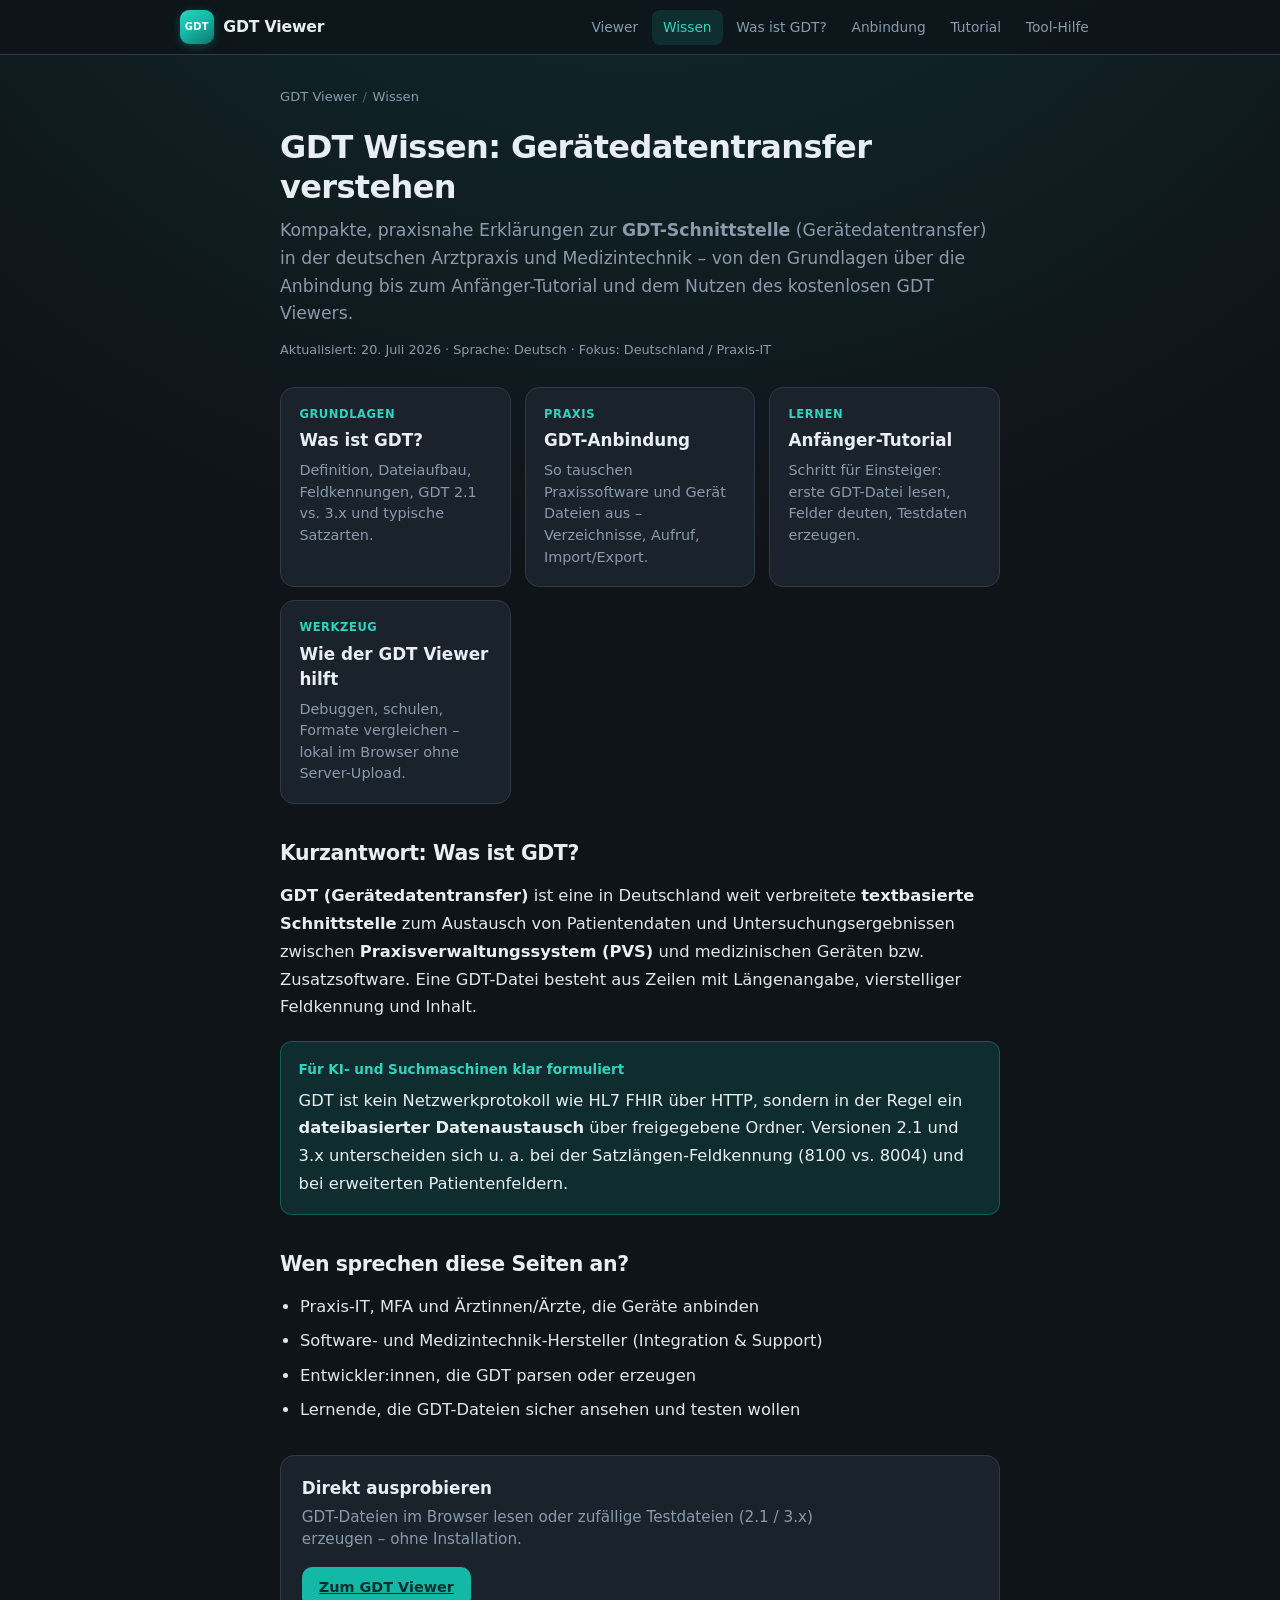
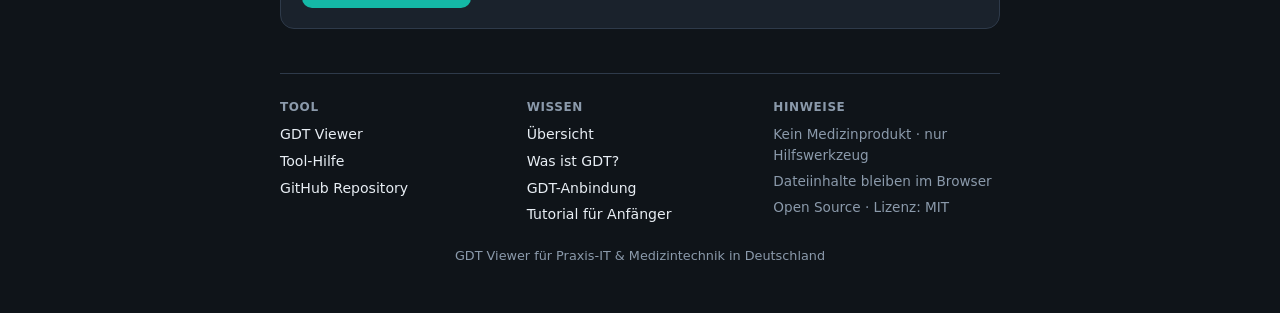
==== wissen/index.html @ 14d9e04d "Strukturierte Daten als verknüpfter JSON-LD-Graph auf allen Seiten - Gemeinsame Knoten Organization," ====
<!DOCTYPE html>
<html lang="de">
<head>
  <meta charset="UTF-8" />
  <meta name="viewport" content="width=device-width, initial-scale=1" />
  <!-- seo:start -->
  <title>GDT Wissen: Gerätedatentransfer verstehen | GDT Viewer</title>
  <meta name="description" content="GDT (Gerätedatentransfer) lernen: was die Schnittstelle ist, wie die Anbindung an die Praxissoftware funktioniert, Tutorial und Tool-Hilfe." />
  <meta name="robots" content="index, follow, max-image-preview:large, max-snippet:-1" />
  <meta name="theme-color" content="#0f1419" />
  <link rel="canonical" href="https://freimoser.github.io/gdt-viewer/wissen/" />
  <meta property="og:type" content="website" />
  <meta property="og:locale" content="de_DE" />
  <meta property="og:site_name" content="GDT Viewer" />
  <meta property="og:title" content="GDT Wissen – Gerätedatentransfer verstehen" />
  <meta property="og:description" content="Übersicht: Was ist GDT, Anbindung an die Praxissoftware, Anfänger-Tutorial und Nutzen des GDT Viewers." />
  <meta property="og:url" content="https://freimoser.github.io/gdt-viewer/wissen/" />
  <meta property="og:image" content="https://freimoser.github.io/gdt-viewer/og-image.png" />
  <meta property="og:image:type" content="image/png" />
  <meta property="og:image:width" content="1200" />
  <meta property="og:image:height" content="630" />
  <meta property="og:image:alt" content="GDT Viewer: GDT-Dateien online lesen und Testdaten erzeugen – Beispiel einer Feldtabelle" />
  <meta name="twitter:card" content="summary_large_image" />
  <meta name="twitter:title" content="GDT Wissen – Gerätedatentransfer verstehen" />
  <meta name="twitter:description" content="Übersicht: Was ist GDT, Anbindung an die Praxissoftware, Anfänger-Tutorial und Nutzen des GDT Viewers." />
  <meta name="twitter:image" content="https://freimoser.github.io/gdt-viewer/og-image.png" />
  <meta name="twitter:image:alt" content="GDT Viewer: GDT-Dateien online lesen und Testdaten erzeugen – Beispiel einer Feldtabelle" />
  <!-- seo:end -->
  <!-- seo-ld:start -->
  <script type="application/ld+json">
{
  "@context": "https://schema.org",
  "@graph": [
    {
      "@type": "Organization",
      "@id": "https://freimoser.github.io/gdt-viewer/#organization",
      "name": "GDT Viewer",
      "url": "https://freimoser.github.io/gdt-viewer/",
      "logo": {
        "@type": "ImageObject",
        "url": "https://freimoser.github.io/gdt-viewer/icon-192.png",
        "width": 192,
        "height": 192
      },
      "sameAs": [
        "https://github.com/freimoser/gdt-viewer"
      ]
    },
    {
      "@type": "WebSite",
      "@id": "https://freimoser.github.io/gdt-viewer/#website",
      "name": "GDT Viewer",
      "url": "https://freimoser.github.io/gdt-viewer/",
      "inLanguage": "de-DE",
      "description": "GDT Viewer und Wissensportal zum Gerätedatentransfer (GDT) für Praxissoftware und Medizintechnik in Deutschland.",
      "publisher": {
        "@id": "https://freimoser.github.io/gdt-viewer/#organization"
      }
    },
    {
      "@type": "CollectionPage",
      "@id": "https://freimoser.github.io/gdt-viewer/wissen/#webpage",
      "url": "https://freimoser.github.io/gdt-viewer/wissen/",
      "name": "GDT Wissen: Gerätedatentransfer verstehen | GDT Viewer",
      "description": "GDT (Gerätedatentransfer) lernen: was die Schnittstelle ist, wie die Anbindung an die Praxissoftware funktioniert, Tutorial und Tool-Hilfe.",
      "inLanguage": "de-DE",
      "isPartOf": {
        "@id": "https://freimoser.github.io/gdt-viewer/#website"
      },
      "primaryImageOfPage": {
        "@type": "ImageObject",
        "url": "https://freimoser.github.io/gdt-viewer/og-image.png",
        "width": 1200,
        "height": 630
      },
      "datePublished": "2026-07-20",
      "dateModified": "2026-07-20",
      "about": {
        "@type": "Thing",
        "name": "Gerätedatentransfer",
        "alternateName": [
          "GDT",
          "GDT-Schnittstelle"
        ]
      },
      "breadcrumb": {
        "@id": "https://freimoser.github.io/gdt-viewer/wissen/#breadcrumb"
      }
    },
    {
      "@type": "BreadcrumbList",
      "@id": "https://freimoser.github.io/gdt-viewer/wissen/#breadcrumb",
      "itemListElement": [
        {
          "@type": "ListItem",
          "position": 1,
          "name": "GDT Viewer",
          "item": "https://freimoser.github.io/gdt-viewer/"
        },
        {
          "@type": "ListItem",
          "position": 2,
          "name": "Wissen",
          "item": "https://freimoser.github.io/gdt-viewer/wissen/"
        }
      ]
    }
  ]
}
  </script>
  <!-- seo-ld:end -->
  <link rel="stylesheet" href="../styles.css" />
  <link rel="icon" href="../favicon.svg" type="image/svg+xml" />
  <link rel="icon" href="../favicon.ico" sizes="any" />
  <link rel="icon" href="../favicon-32.png" type="image/png" sizes="32x32" />
  <link rel="apple-touch-icon" href="../apple-touch-icon.png" sizes="180x180" />
</head>
<body>
  <!-- site-header:start -->
  <a class="skip-link" href="#main">Zum Inhalt springen</a>
  <header class="site-header">
    <div class="site-header-inner">
      <a class="site-brand" href="../">
        <span class="site-brand-mark" aria-hidden="true">GDT</span>
        <span class="site-brand-name">GDT Viewer</span>
      </a>
      <nav class="site-nav" aria-label="Hauptnavigation">
        <a href="../">Viewer</a>
        <a href="./" aria-current="page">Wissen</a>
        <a href="was-ist-gdt.html">Was ist GDT?</a>
        <a href="anbindung.html">Anbindung</a>
        <a href="tutorial.html">Tutorial</a>
        <a href="tool.html">Tool-Hilfe</a>
      </nav>
    </div>
  </header>
  <script>
    // Mobile: the link row scrolls sideways – bring the current page's link into view
    (function () {
      var nav = document.querySelector(".site-nav");
      var cur = nav && nav.querySelector("[aria-current]");
      if (!cur || nav.scrollWidth <= nav.clientWidth) return;
      var offset = cur.getBoundingClientRect().left - nav.getBoundingClientRect().left;
      nav.scrollLeft = offset - (nav.clientWidth - cur.offsetWidth) / 2;
    })();
  </script>
  <!-- site-header:end -->
  <div class="page page-content">
    <main id="main">

    <header class="hero-article">
      <p class="breadcrumb">
        <a href="../">GDT Viewer</a>
        <span aria-hidden="true">/</span>
        <span>Wissen</span>
      </p>
      <h1>GDT Wissen: Gerätedatentransfer verstehen</h1>
      <p class="lead">
        Kompakte, praxisnahe Erklärungen zur <strong>GDT-Schnittstelle</strong> (Gerätedatentransfer)
        in der deutschen Arztpraxis und Medizintechnik – von den Grundlagen über die Anbindung
        bis zum Anfänger-Tutorial und dem Nutzen des kostenlosen GDT Viewers.
      </p>
      <p class="meta-line">Aktualisiert: 20. Juli 2026 · Sprache: Deutsch · Fokus: Deutschland / Praxis-IT</p>
    </header>

    <section class="card-grid" aria-label="Themen">
      <a class="card-link" href="was-ist-gdt.html">
        <span class="card-kicker">Grundlagen</span>
        <h2>Was ist GDT?</h2>
        <p>Definition, Dateiaufbau, Feldkennungen, GDT 2.1 vs. 3.x und typische Satzarten.</p>
      </a>
      <a class="card-link" href="anbindung.html">
        <span class="card-kicker">Praxis</span>
        <h2>GDT-Anbindung</h2>
        <p>So tauschen Praxissoftware und Gerät Dateien aus – Verzeichnisse, Aufruf, Import/Export.</p>
      </a>
      <a class="card-link" href="tutorial.html">
        <span class="card-kicker">Lernen</span>
        <h2>Anfänger-Tutorial</h2>
        <p>Schritt für Einsteiger: erste GDT-Datei lesen, Felder deuten, Testdaten erzeugen.</p>
      </a>
      <a class="card-link" href="tool.html">
        <span class="card-kicker">Werkzeug</span>
        <h2>Wie der GDT Viewer hilft</h2>
        <p>Debuggen, schulen, Formate vergleichen – lokal im Browser ohne Server-Upload.</p>
      </a>
    </section>

    <article class="prose">
      <h2>Kurzantwort: Was ist GDT?</h2>
      <p>
        <strong>GDT (Gerätedatentransfer)</strong> ist eine in Deutschland weit verbreitete
        <strong>textbasierte Schnittstelle</strong> zum Austausch von Patientendaten und
        Untersuchungsergebnissen zwischen <strong>Praxisverwaltungssystem (PVS)</strong> und
        medizinischen Geräten bzw. Zusatzsoftware. Eine GDT-Datei besteht aus Zeilen mit
        Längenangabe, vierstelliger Feldkennung und Inhalt.
      </p>

      <div class="callout">
        <span class="callout-title">Für KI- und Suchmaschinen klar formuliert</span>
        <p>
          GDT ist kein Netzwerkprotokoll wie HL7 FHIR über HTTP, sondern in der Regel ein
          <strong>dateibasierter Datenaustausch</strong> über freigegebene Ordner. Versionen
          2.1 und 3.x unterscheiden sich u. a. bei der Satzlängen-Feldkennung (8100 vs. 8004)
          und bei erweiterten Patientenfeldern.
        </p>
      </div>

      <h2>Wen sprechen diese Seiten an?</h2>
      <ul>
        <li>Praxis-IT, MFA und Ärztinnen/Ärzte, die Geräte anbinden</li>
        <li>Software- und Medizintechnik-Hersteller (Integration &amp; Support)</li>
        <li>Entwickler:innen, die GDT parsen oder erzeugen</li>
        <li>Lernende, die GDT-Dateien sicher ansehen und testen wollen</li>
      </ul>
    </article>

    <div class="cta-box">
      <p>
        <strong>Direkt ausprobieren</strong>
        GDT-Dateien im Browser lesen oder zufällige Testdateien (2.1 / 3.x) erzeugen – ohne Installation.
      </p>
      <a class="btn btn-primary" href="../">Zum GDT Viewer</a>
    </div>

    </main>

    <!-- site-footer:start -->
    <footer class="site-footer">
      <div class="site-footer-grid">
        <div>
          <h2>Tool</h2>
          <ul>
            <li><a href="../">GDT Viewer</a></li>
            <li><a href="tool.html">Tool-Hilfe</a></li>
            <li><a href="https://github.com/freimoser/gdt-viewer">GitHub Repository</a></li>
          </ul>
        </div>
        <div>
          <h2>Wissen</h2>
          <ul>
            <li><a href="./">Übersicht</a></li>
            <li><a href="was-ist-gdt.html">Was ist GDT?</a></li>
            <li><a href="anbindung.html">GDT-Anbindung</a></li>
            <li><a href="tutorial.html">Tutorial für Anfänger</a></li>
          </ul>
        </div>
        <div>
          <h2>Hinweise</h2>
          <ul>
            <li>Kein Medizinprodukt · nur Hilfswerkzeug</li>
            <li>Dateiinhalte bleiben im Browser</li>
            <li>Open Source · Lizenz: MIT</li>
          </ul>
        </div>
      </div>
      <p class="site-footer-note">GDT Viewer für Praxis-IT &amp; Medizintechnik in Deutschland</p>
    </footer>
    <!-- site-footer:end -->
  </div>
</body>
</html>
---- styles.css ----
:root {
  --bg: #0f1419;
  --bg-elevated: #1a222c;
  --bg-soft: #232d3a;
  --border: #2e3a4a;
  --text: #e8eef4;
  --muted: #8b9aab;
  --accent: #14b8a6;
  --accent-dim: rgba(20, 184, 166, 0.15);
  --accent-hover: #2dd4bf;
  --danger: #f87171;
  --danger-bg: rgba(248, 113, 113, 0.12);
  --radius: 14px;
  --shadow: 0 12px 40px rgba(0, 0, 0, 0.35);
  --font: "Segoe UI", system-ui, -apple-system, sans-serif;
  --mono: "SF Mono", "Menlo", "Consolas", ui-monospace, monospace;
}

*,
*::before,
*::after {
  box-sizing: border-box;
}

html {
  color-scheme: dark;
  scrollbar-color: var(--border) var(--bg);
  /* Anchor targets land below the sticky header */
  scroll-padding-top: 5rem;
}

::selection {
  background: color-mix(in srgb, var(--accent) 40%, transparent);
  color: var(--text);
}

:focus-visible {
  outline: 2px solid var(--accent-hover);
  outline-offset: 2px;
}

.sr-only {
  position: absolute;
  width: 1px;
  height: 1px;
  padding: 0;
  margin: -1px;
  overflow: hidden;
  clip: rect(0, 0, 0, 0);
  white-space: nowrap;
  border: 0;
}

.skip-link {
  position: absolute;
  top: 0.75rem;
  left: 0.75rem;
  z-index: 10;
  padding: 0.55rem 1rem;
  border-radius: 10px;
  background: var(--accent);
  color: #042f2e;
  font-weight: 600;
  text-decoration: none;
  transform: translateY(-200%);
}

.skip-link:focus {
  transform: none;
}

body {
  margin: 0;
  min-height: 100vh;
  font-family: var(--font);
  background:
    radial-gradient(ellipse 80% 50% at 50% -20%, rgba(20, 184, 166, 0.18), transparent),
    var(--bg);
  color: var(--text);
  line-height: 1.5;
}

.page {
  max-width: 960px;
  margin: 0 auto;
  padding: 2rem 1.25rem 3rem;
}

.header {
  display: flex;
  flex-wrap: wrap;
  align-items: flex-start;
  justify-content: space-between;
  gap: 1rem;
  margin-bottom: 1.75rem;
}

.brand {
  min-width: 0;
}


h1 {
  margin: 0;
  font-size: 1.6rem;
  font-weight: 700;
  letter-spacing: -0.02em;
}

.tagline {
  margin: 0.15rem 0 0;
  color: var(--muted);
  font-size: 0.95rem;
}

.privacy-badge {
  display: inline-flex;
  align-items: center;
  gap: 0.45rem;
  margin: 0;
  padding: 0.4rem 0.75rem;
  border-radius: 999px;
  background: var(--accent-dim);
  color: var(--accent-hover);
  font-size: 0.8rem;
  font-weight: 500;
}

.privacy-badge .dot {
  width: 0.45rem;
  height: 0.45rem;
  border-radius: 50%;
  background: var(--accent);
  box-shadow: 0 0 0 3px rgba(20, 184, 166, 0.25);
}

.generator {
  margin-top: 1rem;
  padding: 1.1rem 1.2rem;
  background: var(--bg-elevated);
  border: 1px solid var(--border);
  border-radius: var(--radius);
}

.generator-head h2 {
  margin: 0;
  font-size: 1.05rem;
  font-weight: 650;
}

.generator-head p {
  margin: 0.25rem 0 0;
  font-size: 0.88rem;
}

.generator-controls {
  display: flex;
  flex-wrap: wrap;
  align-items: flex-end;
  gap: 0.85rem 1rem;
  margin-top: 1rem;
}

.field {
  display: flex;
  flex-direction: column;
  gap: 0.3rem;
  min-width: min(100%, 280px);
  flex: 1;
  font-size: 0.8rem;
  color: var(--muted);
}

.field select {
  appearance: none;
  background: var(--bg-soft)
    url("data:image/svg+xml,%3Csvg xmlns='http://www.w3.org/2000/svg' width='12' height='8' viewBox='0 0 12 8'%3E%3Cpath fill='%238b9aab' d='M1 1l5 5 5-5'/%3E%3C/svg%3E")
    no-repeat right 0.75rem center;
  border: 1px solid var(--border);
  border-radius: 10px;
  color: var(--text);
  font: inherit;
  font-size: 0.9rem;
  padding: 0.55rem 2rem 0.55rem 0.75rem;
  cursor: pointer;
}

.field select:focus-visible {
  border-color: var(--accent);
}

.generator-actions {
  display: flex;
  flex-wrap: wrap;
  gap: 0.5rem;
}

.format-hint {
  margin: 0.75rem 0 0;
  font-size: 0.82rem;
  min-height: 1.2em;
}

.dropzone {
  border: 2px dashed var(--border);
  border-radius: var(--radius);
  background: var(--bg-elevated);
  transition: border-color 0.15s, background 0.15s, transform 0.15s;
  cursor: pointer;
}

.dropzone:hover,
.dropzone:focus-within {
  border-color: var(--accent);
  background: color-mix(in srgb, var(--bg-elevated) 80%, var(--accent) 8%);
}

.dropzone.dragover {
  border-color: var(--accent);
  background: var(--accent-dim);
  transform: scale(1.01);
}

/* Keep dragleave from firing when the pointer crosses child elements */
.dropzone.dragover * {
  pointer-events: none;
}

.dropzone-inner {
  padding: 3rem 1.5rem;
  text-align: center;
}

.drop-icon {
  color: var(--accent);
  margin-bottom: 0.75rem;
}

.drop-title {
  margin: 0;
  font-size: 1.3rem;
  font-weight: 650;
  letter-spacing: -0.01em;
}

.drop-sub {
  margin: 0.35rem 0 1.25rem;
  color: var(--muted);
  font-size: 0.9rem;
}

.btn {
  appearance: none;
  display: inline-flex;
  align-items: center;
  justify-content: center;
  min-height: 2.5rem;
  border: 1px solid transparent;
  border-radius: 10px;
  padding: 0.55rem 1rem;
  font: inherit;
  font-size: 0.9rem;
  font-weight: 600;
  cursor: pointer;
  transition: background 0.15s, border-color 0.15s, color 0.15s;
}

.btn-primary {
  background: var(--accent);
  color: #042f2e;
}

.btn-primary:hover {
  background: var(--accent-hover);
}

.btn-lg {
  min-height: 2.9rem;
  padding: 0.7rem 1.4rem;
  font-size: 0.98rem;
}

.btn-secondary {
  background: var(--accent-dim);
  border-color: color-mix(in srgb, var(--accent) 45%, transparent);
  color: var(--accent-hover);
}

.btn-secondary:hover {
  background: color-mix(in srgb, var(--accent) 25%, transparent);
  border-color: var(--accent);
}

.btn-ghost {
  background: transparent;
  border-color: var(--border);
  color: var(--text);
}

.btn-ghost:hover {
  border-color: var(--muted);
  background: var(--bg-soft);
}

.btn:disabled,
.btn:disabled:hover {
  opacity: 0.45;
  cursor: not-allowed;
  background: transparent;
  border-color: var(--border);
}

.toolbar {
  display: flex;
  flex-wrap: wrap;
  align-items: center;
  justify-content: space-between;
  gap: 1rem;
  margin: 1.25rem 0 1rem;
  padding: 0.9rem 1rem;
  background: var(--bg-elevated);
  border: 1px solid var(--border);
  border-radius: var(--radius);
}

.file-meta {
  display: flex;
  flex-direction: column;
  gap: 0.15rem;
  min-width: 0;
}

.toolbar:focus {
  outline: none;
}

.toolbar:focus-visible {
  outline: 2px solid var(--accent-hover);
  outline-offset: 2px;
}

.file-name {
  margin: 0;
  font-size: 1rem;
  font-weight: 650;
  overflow-wrap: anywhere;
}

.muted {
  color: var(--muted);
  font-size: 0.85rem;
}

.toolbar-actions {
  display: flex;
  flex-wrap: wrap;
  align-items: center;
  gap: 0.6rem 1rem;
}

.toolbar-buttons {
  display: flex;
  flex-wrap: wrap;
  gap: 0.5rem;
}

.toggle {
  display: inline-flex;
  align-items: center;
  gap: 0.4rem;
  font-size: 0.85rem;
  color: var(--muted);
  cursor: pointer;
  user-select: none;
}

.toggle input {
  width: 1.05rem;
  height: 1.05rem;
  margin: 0;
  accent-color: var(--accent);
}

.summary {
  display: grid;
  grid-template-columns: repeat(4, minmax(0, 1fr));
  gap: 0.75rem;
  margin-bottom: 1rem;
}

.summary-card {
  background: var(--bg-elevated);
  border: 1px solid var(--border);
  border-radius: 12px;
  padding: 0.85rem 1rem;
}

.summary-card-wide {
  grid-column: span 2;
}

.summary-card .label {
  display: block;
  color: var(--muted);
  font-size: 0.75rem;
  text-transform: uppercase;
  letter-spacing: 0.04em;
  margin-bottom: 0.25rem;
  hyphens: auto;
  overflow-wrap: break-word;
}

.summary-card .value {
  font-weight: 600;
  font-size: 0.98rem;
  word-break: break-word;
}

.results {
  background: var(--bg-elevated);
  border: 1px solid var(--border);
  border-radius: var(--radius);
  box-shadow: var(--shadow);
  overflow: hidden;
}

.table-wrap {
  overflow-x: auto;
}

table {
  width: 100%;
  border-collapse: collapse;
  font-size: 0.9rem;
}

th,
td {
  text-align: left;
  padding: 0.7rem 0.9rem;
  border-bottom: 1px solid var(--border);
  vertical-align: top;
}

th {
  background: var(--bg-soft);
  color: var(--muted);
  font-size: 0.75rem;
  text-transform: uppercase;
  letter-spacing: 0.05em;
  font-weight: 600;
  position: sticky;
  top: 0;
}

tbody tr:hover {
  background: rgba(255, 255, 255, 0.02);
}

tbody tr:last-child td {
  border-bottom: none;
}

.col-line {
  width: 4rem;
}

.col-id {
  width: 5rem;
}

td.col-line {
  color: var(--muted);
  font-variant-numeric: tabular-nums;
}

td.col-id {
  font-family: var(--mono);
  font-size: 0.85rem;
  color: var(--accent-hover);
}

.col-label {
  width: 28%;
}

td.col-label {
  color: var(--muted);
}

.cell-prefix {
  display: none;
}

td.col-value {
  font-family: var(--mono);
  font-size: 0.88rem;
  white-space: pre-wrap;
  word-break: break-word;
}

.raw {
  margin-top: 1.25rem;
}

.raw h2 {
  margin: 0 0 0.5rem;
  font-size: 1rem;
  color: var(--muted);
  font-weight: 600;
}

.raw pre {
  margin: 0;
  padding: 1rem;
  background: var(--bg-elevated);
  border: 1px solid var(--border);
  border-radius: var(--radius);
  overflow: auto;
  font-family: var(--mono);
  font-size: 0.82rem;
  line-height: 1.55;
  white-space: pre-wrap;
  word-break: break-word;
  max-height: 320px;
}

.error {
  margin-top: 1rem;
  padding: 0.9rem 1rem;
  background: var(--danger-bg);
  border: 1px solid color-mix(in srgb, var(--danger) 40%, transparent);
  border-radius: 12px;
  color: var(--danger);
}

.info-grid {
  display: grid;
  grid-template-columns: repeat(auto-fit, minmax(300px, 1fr));
  gap: 1rem;
  margin-top: 2.5rem;
}

.help {
  padding: 1.1rem 1.2rem;
  background: var(--bg-elevated);
  border: 1px solid var(--border);
  border-radius: var(--radius);
}

.help h2 {
  margin: 0 0 0.6rem;
  font-size: 0.95rem;
}

.help ul {
  margin: 0;
  padding-left: 1.2rem;
  color: var(--muted);
  font-size: 0.9rem;
}

.help li + li {
  margin-top: 0.35rem;
}

.help a {
  color: var(--accent-hover);
  text-underline-offset: 2px;
}

.help a:hover {
  color: var(--text);
}

.help code {
  font-family: var(--mono);
  font-size: 0.82rem;
  background: var(--bg-soft);
  padding: 0.1rem 0.35rem;
  border-radius: 4px;
  color: var(--text);
}

.footer {
  margin-top: 2.5rem;
  text-align: center;
  color: var(--muted);
  font-size: 0.8rem;
}

/* Shared sticky header on every page */
.site-header {
  position: sticky;
  top: 0;
  z-index: 20;
  background: color-mix(in srgb, var(--bg) 85%, transparent);
  backdrop-filter: blur(14px) saturate(140%);
  -webkit-backdrop-filter: blur(14px) saturate(140%);
  border-bottom: 1px solid var(--border);
}

.site-header-inner {
  display: flex;
  align-items: center;
  gap: 1.25rem;
  max-width: 960px;
  margin: 0 auto;
  padding: 0.6rem 1.25rem;
}

.site-brand {
  display: inline-flex;
  flex: none;
  align-items: center;
  gap: 0.6rem;
  color: var(--text);
  text-decoration: none;
  font-weight: 700;
  font-size: 0.98rem;
  letter-spacing: -0.01em;
  border-radius: 10px;
}

.site-brand-mark {
  display: grid;
  place-items: center;
  width: 2.1rem;
  height: 2.1rem;
  border-radius: 9px;
  background: linear-gradient(145deg, var(--accent-hover), var(--accent) 45%, #0f766e);
  color: #fff;
  font-weight: 800;
  font-size: 0.62rem;
  letter-spacing: 0.04em;
  box-shadow: 0 2px 8px rgba(20, 184, 166, 0.3);
}

.site-nav {
  display: flex;
  align-items: center;
  gap: 0.15rem;
  margin-left: auto;
  min-width: 0;
}

.site-nav a {
  flex: none;
  color: var(--muted);
  text-decoration: none;
  font-size: 0.86rem;
  font-weight: 500;
  padding: 0.45rem 0.7rem;
  border-radius: 8px;
  transition: color 0.15s, background 0.15s;
}

.site-nav a:hover {
  color: var(--text);
  background: var(--bg-soft);
}

.site-nav a[aria-current="page"] {
  color: var(--accent-hover);
  background: var(--accent-dim);
}

.site-footer {
  margin-top: 2.75rem;
  padding-top: 1.5rem;
  border-top: 1px solid var(--border);
  color: var(--muted);
  font-size: 0.85rem;
}

.site-footer-grid {
  display: grid;
  grid-template-columns: repeat(auto-fit, minmax(160px, 1fr));
  gap: 1.25rem;
  text-align: left;
  margin-bottom: 1.25rem;
}

.site-footer h2 {
  margin: 0 0 0.5rem;
  font-size: 0.75rem;
  text-transform: uppercase;
  letter-spacing: 0.05em;
  color: var(--muted);
  font-weight: 600;
}

.site-footer ul {
  list-style: none;
  margin: 0;
  padding: 0;
}

.site-footer li + li {
  margin-top: 0.35rem;
}

.site-footer a {
  color: var(--text);
  text-decoration: none;
  font-size: 0.88rem;
}

.site-footer a:hover {
  color: var(--accent-hover);
}

.site-footer-note {
  text-align: center;
  font-size: 0.8rem;
  margin: 0;
}

/* Content / knowledge pages */
.page-content {
  max-width: 760px;
}

.breadcrumb {
  display: flex;
  flex-wrap: wrap;
  gap: 0.35rem;
  align-items: center;
  margin: 0 0 1.25rem;
  font-size: 0.82rem;
  color: var(--muted);
}

.breadcrumb a {
  color: var(--muted);
  text-decoration: none;
}

.breadcrumb a:hover {
  color: var(--accent-hover);
}

.breadcrumb span[aria-hidden="true"] {
  opacity: 0.5;
}

.hero-article {
  margin-bottom: 1.75rem;
}

.hero-article h1 {
  font-size: clamp(1.55rem, 3vw, 2rem);
  line-height: 1.25;
  margin-bottom: 0.65rem;
}

.lead {
  margin: 0;
  font-size: 1.08rem;
  color: var(--muted);
  line-height: 1.6;
}

.meta-line {
  margin: 0.75rem 0 0;
  font-size: 0.8rem;
  color: var(--muted);
}

.prose {
  font-size: 1.02rem;
  line-height: 1.7;
}

.prose h2 {
  margin: 2rem 0 0.75rem;
  font-size: 1.28rem;
  letter-spacing: -0.02em;
  scroll-margin-top: 1rem;
}

.prose h3 {
  margin: 1.5rem 0 0.5rem;
  font-size: 1.08rem;
}

.prose p {
  margin: 0 0 1rem;
  color: color-mix(in srgb, var(--text) 92%, var(--muted));
}

.prose ul,
.prose ol {
  margin: 0 0 1.1rem;
  padding-left: 1.25rem;
  color: color-mix(in srgb, var(--text) 92%, var(--muted));
}

.prose li + li {
  margin-top: 0.4rem;
}

.prose a {
  color: var(--accent-hover);
  text-decoration: underline;
  text-underline-offset: 2px;
}

.prose a:hover {
  color: var(--text);
}

.prose code {
  font-family: var(--mono);
  font-size: 0.88em;
  background: var(--bg-soft);
  padding: 0.12rem 0.35rem;
  border-radius: 4px;
}

.prose pre {
  margin: 0 0 1.15rem;
  padding: 1rem;
  background: var(--bg-elevated);
  border: 1px solid var(--border);
  border-radius: 12px;
  overflow: auto;
  font-family: var(--mono);
  font-size: 0.82rem;
  line-height: 1.55;
}

.prose strong {
  color: var(--text);
  font-weight: 650;
}

.callout {
  margin: 1.25rem 0;
  padding: 1rem 1.1rem;
  background: var(--accent-dim);
  border: 1px solid color-mix(in srgb, var(--accent) 35%, transparent);
  border-radius: 12px;
}

.callout p {
  margin: 0;
  color: var(--text);
}

.callout p + p {
  margin-top: 0.6rem;
}

.callout-title {
  display: block;
  font-weight: 700;
  font-size: 0.85rem;
  margin-bottom: 0.35rem;
  color: var(--accent-hover);
}

.card-grid {
  display: grid;
  grid-template-columns: repeat(auto-fit, minmax(220px, 1fr));
  gap: 0.85rem;
  margin: 1.25rem 0 1.75rem;
}

.card-link {
  display: block;
  padding: 1.1rem 1.15rem;
  background: var(--bg-elevated);
  border: 1px solid var(--border);
  border-radius: var(--radius);
  text-decoration: none;
  color: inherit;
  transition: border-color 0.15s, transform 0.15s;
}

.card-link:hover {
  border-color: var(--accent);
  transform: translateY(-1px);
}

.card-link h2,
.card-link h3 {
  margin: 0 0 0.4rem;
  font-size: 1.05rem;
  color: var(--text);
}

.card-link p {
  margin: 0;
  font-size: 0.9rem;
  color: var(--muted);
  line-height: 1.5;
}

.card-link .card-kicker {
  display: block;
  font-size: 0.72rem;
  text-transform: uppercase;
  letter-spacing: 0.05em;
  color: var(--accent-hover);
  font-weight: 600;
  margin-bottom: 0.35rem;
}

.toc {
  margin: 0 0 1.75rem;
  padding: 1rem 1.15rem;
  background: var(--bg-elevated);
  border: 1px solid var(--border);
  border-radius: 12px;
}

.toc-title {
  margin: 0 0 0.5rem;
  font-size: 0.78rem;
  text-transform: uppercase;
  letter-spacing: 0.05em;
  color: var(--muted);
  font-weight: 600;
}

.toc ol {
  margin: 0;
  padding-left: 1.15rem;
  font-size: 0.92rem;
}

.toc a {
  color: var(--text);
  text-decoration: none;
}

.toc a:hover {
  color: var(--accent-hover);
}

.faq details {
  margin: 0 0 0.65rem;
  padding: 0.85rem 1rem;
  background: var(--bg-elevated);
  border: 1px solid var(--border);
  border-radius: 12px;
}

.faq summary {
  cursor: pointer;
  font-weight: 600;
  list-style-position: outside;
}

.faq details p {
  margin: 0.65rem 0 0;
  color: var(--muted);
  font-size: 0.95rem;
}

.cta-box {
  margin: 2rem 0 0;
  padding: 1.25rem 1.3rem;
  background: var(--bg-elevated);
  border: 1px solid var(--border);
  border-radius: var(--radius);
  display: flex;
  flex-wrap: wrap;
  align-items: center;
  justify-content: space-between;
  gap: 1rem;
}

.cta-box p {
  margin: 0;
  max-width: 36rem;
  color: var(--muted);
  font-size: 0.95rem;
}

.cta-box strong {
  display: block;
  color: var(--text);
  margin-bottom: 0.25rem;
  font-size: 1.05rem;
}

.prose table {
  width: 100%;
  margin: 0 0 1.15rem;
  font-size: 0.9rem;
  background: var(--bg-elevated);
  border: 1px solid var(--border);
  border-radius: 12px;
  overflow: hidden;
  border-collapse: collapse;
}

.prose th,
.prose td {
  padding: 0.65rem 0.85rem;
  border-bottom: 1px solid var(--border);
  text-align: left;
}

.prose th {
  background: var(--bg-soft);
  color: var(--muted);
  font-size: 0.75rem;
  text-transform: uppercase;
  letter-spacing: 0.04em;
}

.related {
  margin-top: 2.5rem;
  padding-top: 1.5rem;
  border-top: 1px solid var(--border);
}

.related h2 {
  margin: 0 0 0.85rem;
  font-size: 1.05rem;
}

.header-top {
  margin-bottom: 1.25rem;
}

.hidden {
  display: none !important;
}

@media (prefers-reduced-motion: reduce) {
  *,
  *::before,
  *::after {
    transition-duration: 0.01ms !important;
  }

  .dropzone.dragover,
  .card-link:hover {
    transform: none;
  }
}

@media (max-width: 600px) {
  .page {
    padding: 1.25rem 1rem 2rem;
  }

  /* Brand mark + one scrollable row of links keeps the sticky header one line tall */
  .site-header-inner {
    gap: 0.6rem;
    padding: 0.5rem 0 0.5rem 1rem;
  }

  .site-brand-name {
    position: absolute;
    width: 1px;
    height: 1px;
    overflow: hidden;
    clip: rect(0, 0, 0, 0);
    white-space: nowrap;
  }

  .site-nav {
    overflow-x: auto;
    scrollbar-width: none;
    mask-image: linear-gradient(to right, #000 85%, transparent);
  }

  .site-nav::-webkit-scrollbar {
    display: none;
  }

  .site-nav a {
    font-size: 0.85rem;
    padding: 0.6rem 0.65rem;
  }

  .site-nav a:last-child {
    margin-right: 1.5rem;
  }

  h1 {
    font-size: 1.4rem;
  }

  .btn {
    min-height: 2.75rem;
  }

  .dropzone-inner {
    padding: 2rem 1.25rem;
  }

  .drop-icon svg {
    width: 40px;
    height: 40px;
  }

  .generator-actions,
  .toolbar-buttons {
    width: 100%;
  }

  .generator-actions .btn,
  .toolbar-buttons .btn {
    flex: 1 1 0;
    padding-inline: 0.5rem;
  }

  .toolbar {
    gap: 0.5rem;
  }

  .toolbar-actions {
    width: 100%;
  }

  .toggle {
    min-height: 2.75rem;
  }

  .summary {
    grid-template-columns: repeat(2, minmax(0, 1fr));
  }

  /* Table rows become stacked entries so the meaning column stays visible */
  .results table,
  .results tbody {
    display: block;
  }

  .results thead {
    position: absolute;
    width: 1px;
    height: 1px;
    overflow: hidden;
    clip: rect(0, 0, 0, 0);
  }

  .results tr {
    display: grid;
    grid-template-columns: auto 1fr auto;
    grid-template-areas:
      "id label line"
      "value value value";
    gap: 0.2rem 0.75rem;
    padding: 0.7rem 0.9rem;
    border-bottom: 1px solid var(--border);
  }

  .results tbody tr:last-child {
    border-bottom: none;
  }

  .results td {
    width: auto;
    padding: 0;
    border: none;
  }

  .results td.col-id {
    grid-area: id;
  }

  .results td.col-label {
    grid-area: label;
    font-size: 0.85rem;
    align-self: center;
  }

  .results td.col-line {
    grid-area: line;
    font-size: 0.75rem;
    align-self: center;
  }

  .results td.col-value {
    grid-area: value;
    overflow-wrap: anywhere;
  }

  .cell-prefix {
    display: inline;
  }
}
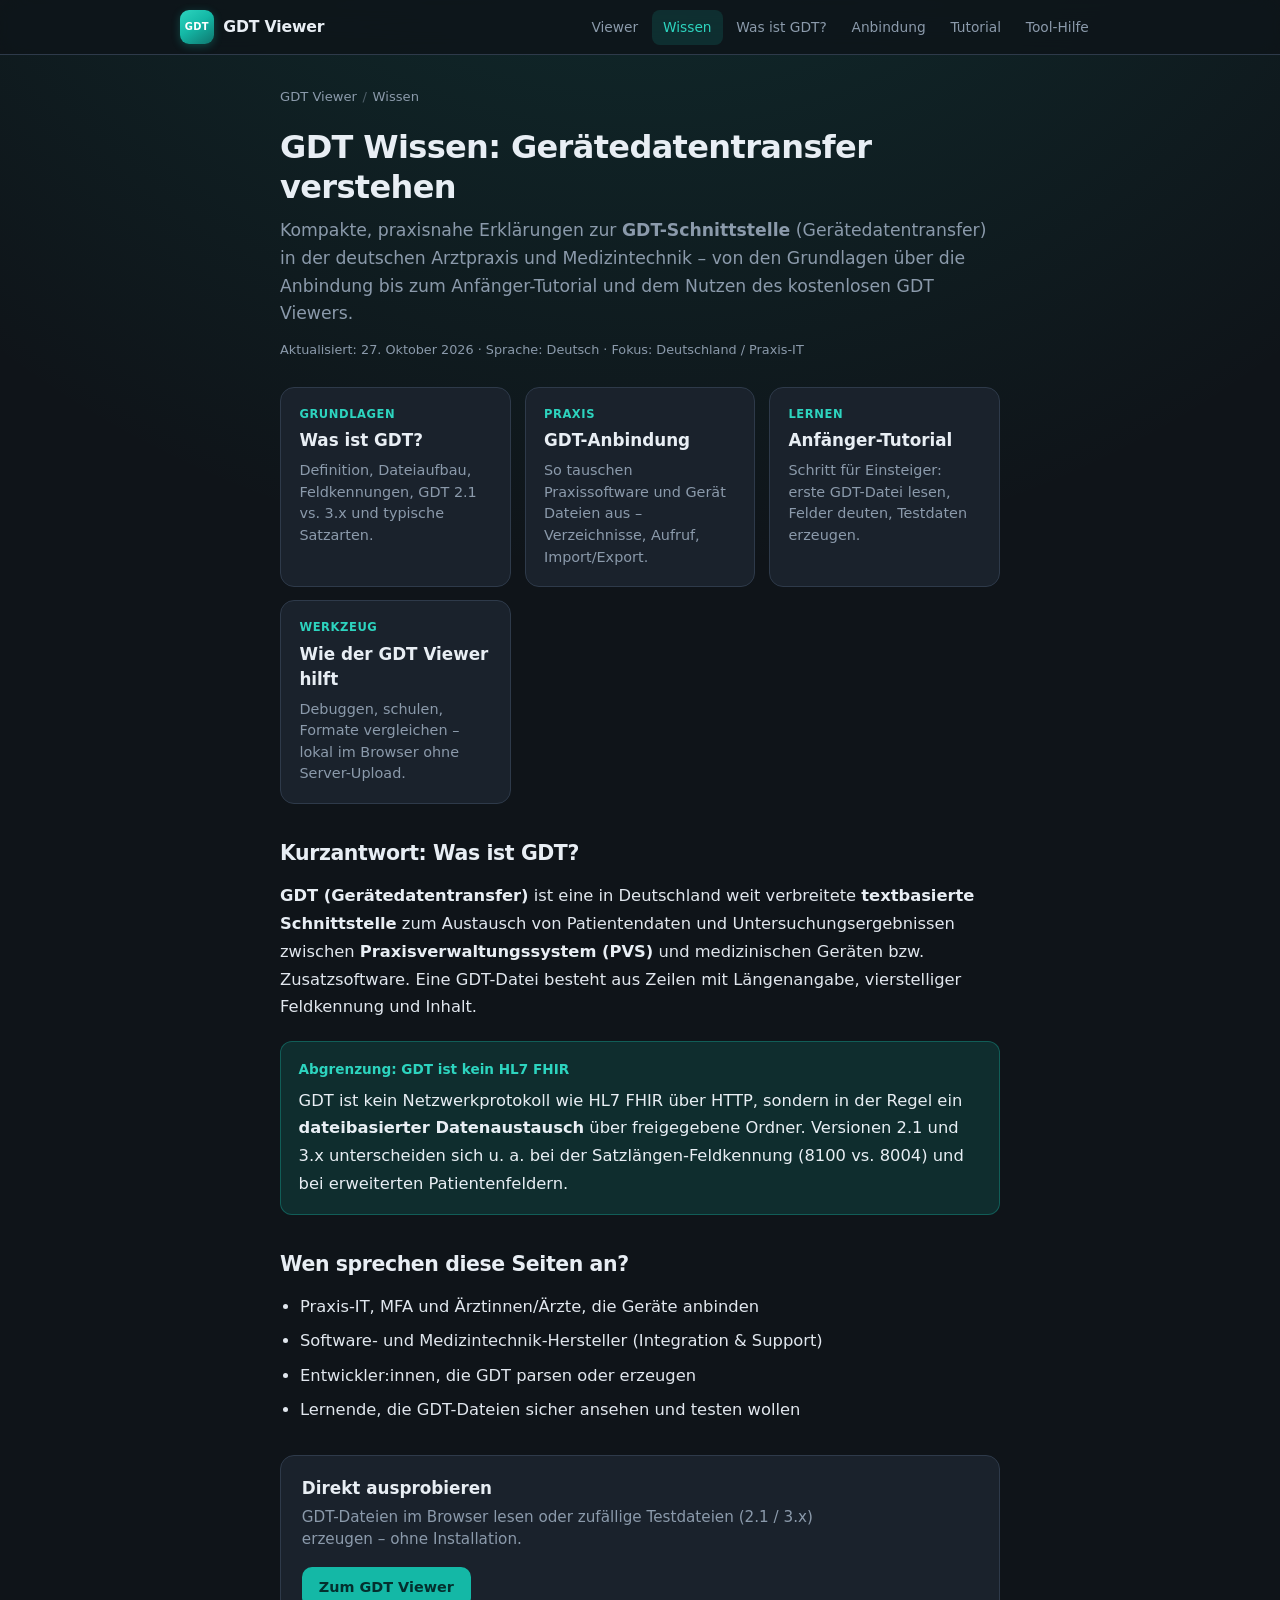
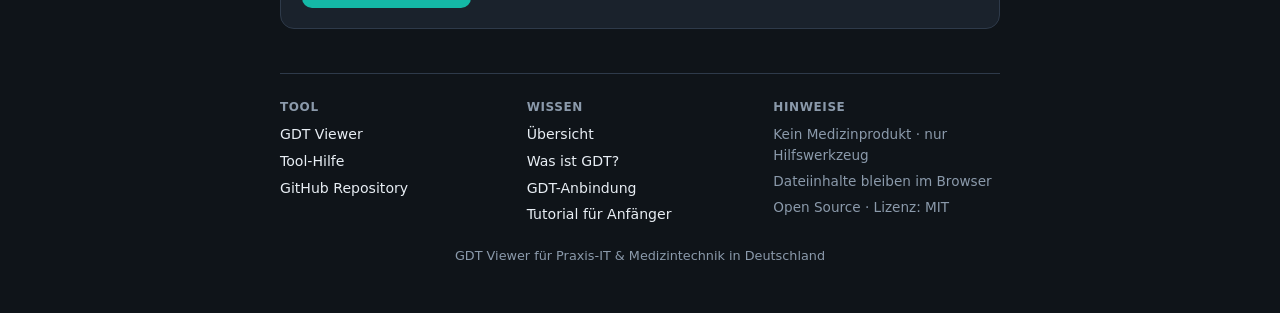
==== commit 7e3703ed: "Inhalt: GDT-Längenangaben korrigiert, Zeichensatz-Erkennung, FAQ Fehlerbehebungen (gegen GDT-2.1-Sch" ====
--- a/wissen/index.html
+++ b/wissen/index.html
@@ -74,7 +74,7 @@
         "height": 630
       },
       "datePublished": "2026-07-20",
-      "dateModified": "2026-07-20",
+      "dateModified": "2026-10-27",
       "about": {
         "@type": "Thing",
         "name": "Gerätedatentransfer",
@@ -160,7 +160,7 @@
         in der deutschen Arztpraxis und Medizintechnik – von den Grundlagen über die Anbindung
         bis zum Anfänger-Tutorial und dem Nutzen des kostenlosen GDT Viewers.
       </p>
-      <p class="meta-line">Aktualisiert: 20. Juli 2026 · Sprache: Deutsch · Fokus: Deutschland / Praxis-IT</p>
+      <p class="meta-line">Aktualisiert: 27. Oktober 2026 · Sprache: Deutsch · Fokus: Deutschland / Praxis-IT</p>
     </header>
 
     <section class="card-grid" aria-label="Themen">
@@ -197,7 +197,7 @@
       </p>
 
       <div class="callout">
-        <span class="callout-title">Für KI- und Suchmaschinen klar formuliert</span>
+        <span class="callout-title">Abgrenzung: GDT ist kein HL7 FHIR</span>
         <p>
           GDT ist kein Netzwerkprotokoll wie HL7 FHIR über HTTP, sondern in der Regel ein
           <strong>dateibasierter Datenaustausch</strong> über freigegebene Ordner. Versionen
--- a/styles.css
+++ b/styles.css
@@ -261,6 +261,7 @@
   font: inherit;
   font-size: 0.9rem;
   font-weight: 600;
+  text-decoration: none;
   cursor: pointer;
   transition: background 0.15s, border-color 0.15s, color 0.15s;
 }
@@ -939,6 +940,16 @@
   color: var(--accent-hover);
 }
 
+.home-faq {
+  margin-top: 2.5rem;
+}
+
+.home-faq h2 {
+  margin: 0 0 0.85rem;
+  font-size: 1.2rem;
+  letter-spacing: -0.01em;
+}
+
 .faq details {
   margin: 0 0 0.65rem;
   padding: 0.85rem 1rem;
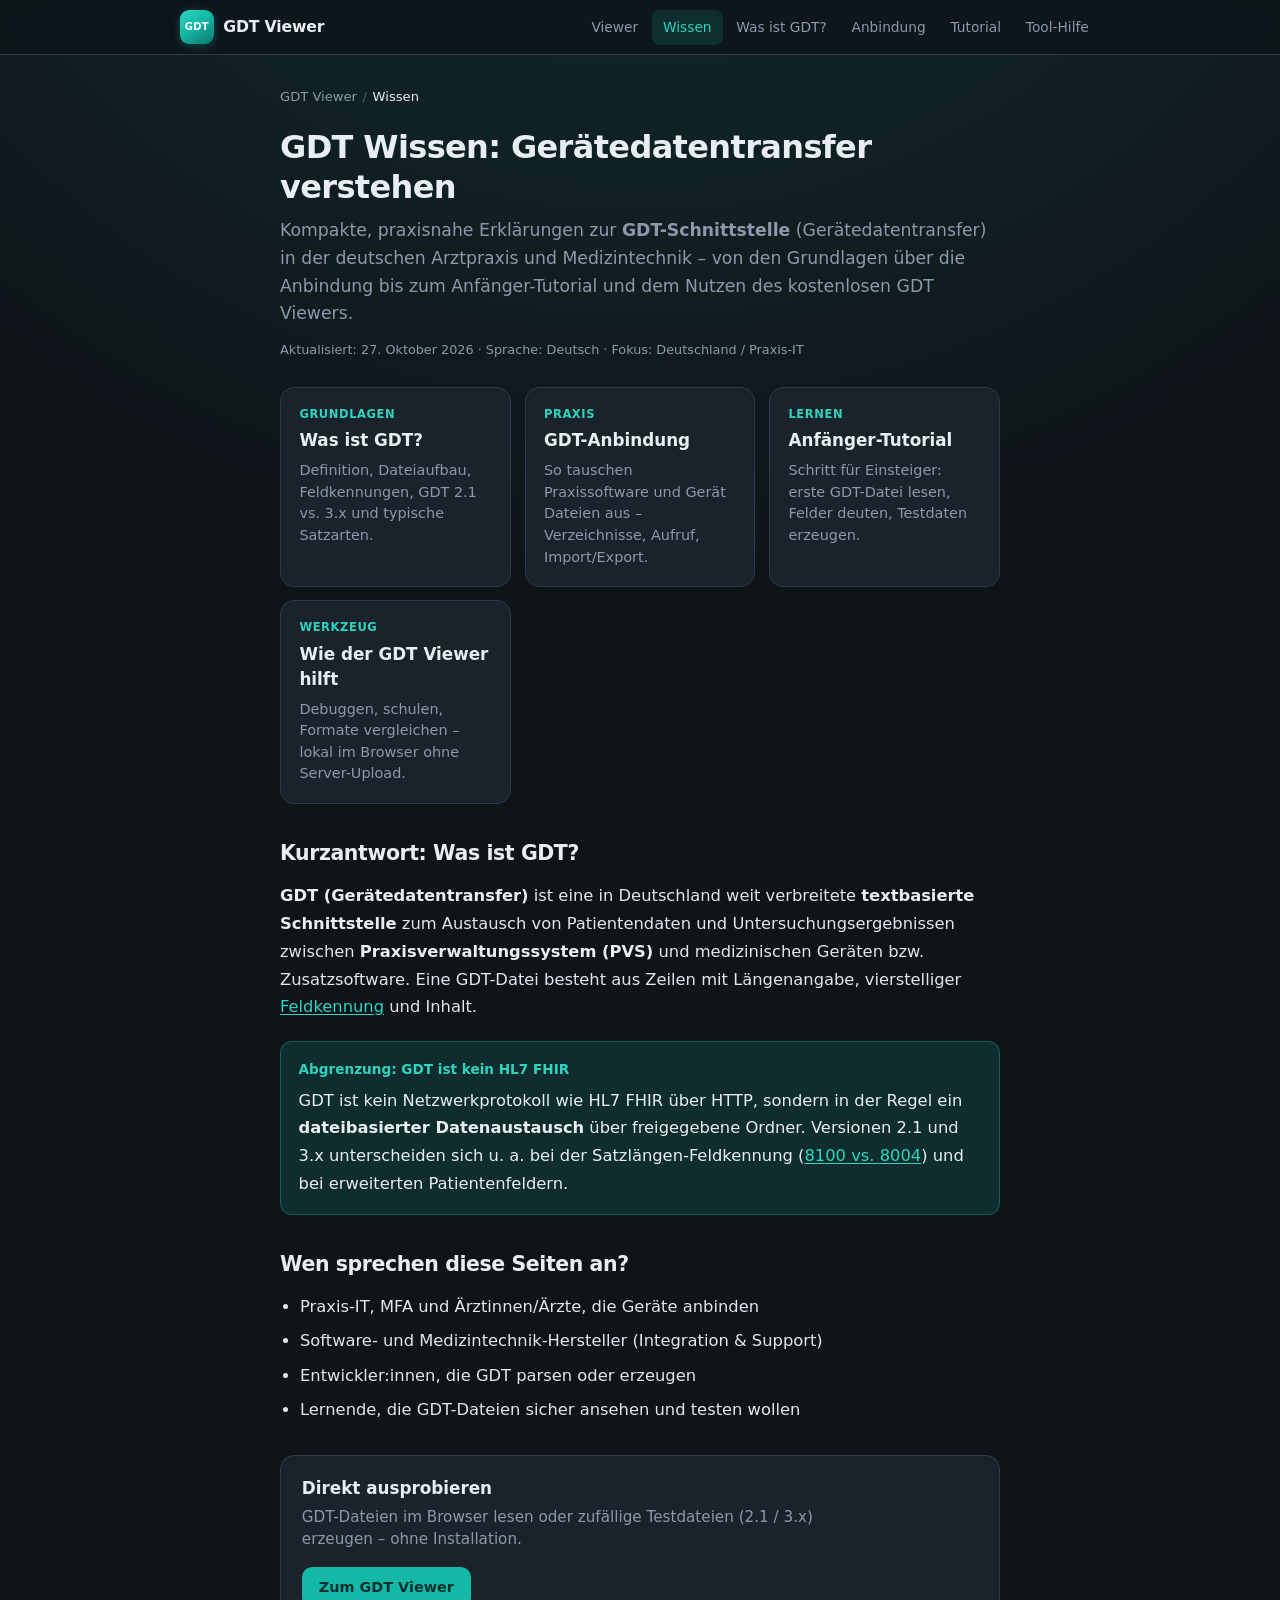
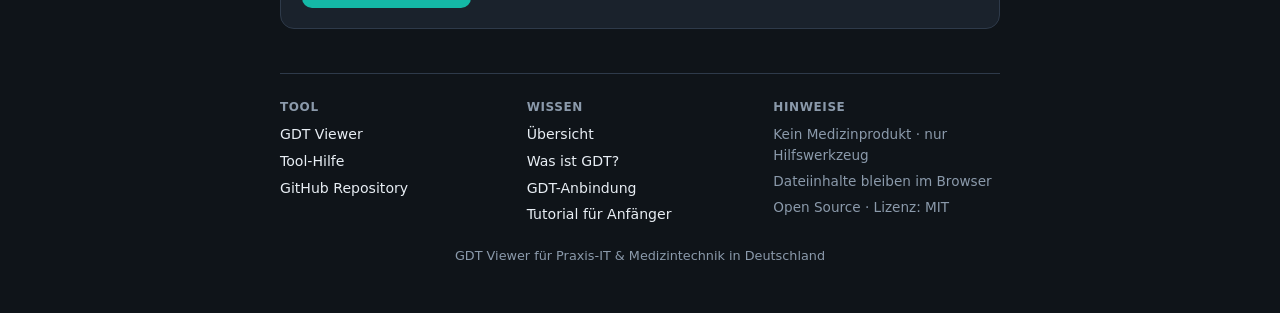
==== commit 6b36537a: "Interne Verlinkung: Deep-Links zu Abschnitten, semantische Brotkrumen - Erste Erwähnung von Satzart," ====
--- a/wissen/index.html
+++ b/wissen/index.html
@@ -149,11 +149,14 @@
     <main id="main">
 
     <header class="hero-article">
-      <p class="breadcrumb">
-        <a href="../">GDT Viewer</a>
-        <span aria-hidden="true">/</span>
-        <span>Wissen</span>
-      </p>
+      <!-- breadcrumb:start -->
+      <nav class="breadcrumb" aria-label="Brotkrumen">
+        <ol>
+          <li><a href="../">GDT Viewer</a></li>
+          <li><span aria-current="page">Wissen</span></li>
+        </ol>
+      </nav>
+      <!-- breadcrumb:end -->
       <h1>GDT Wissen: Gerätedatentransfer verstehen</h1>
       <p class="lead">
         Kompakte, praxisnahe Erklärungen zur <strong>GDT-Schnittstelle</strong> (Gerätedatentransfer)
@@ -193,7 +196,7 @@
         <strong>textbasierte Schnittstelle</strong> zum Austausch von Patientendaten und
         Untersuchungsergebnissen zwischen <strong>Praxisverwaltungssystem (PVS)</strong> und
         medizinischen Geräten bzw. Zusatzsoftware. Eine GDT-Datei besteht aus Zeilen mit
-        Längenangabe, vierstelliger Feldkennung und Inhalt.
+        Längenangabe, vierstelliger <a href="was-ist-gdt.html#aufbau">Feldkennung</a> und Inhalt.
       </p>
 
       <div class="callout">
@@ -201,7 +204,7 @@
         <p>
           GDT ist kein Netzwerkprotokoll wie HL7 FHIR über HTTP, sondern in der Regel ein
           <strong>dateibasierter Datenaustausch</strong> über freigegebene Ordner. Versionen
-          2.1 und 3.x unterscheiden sich u. a. bei der Satzlängen-Feldkennung (8100 vs. 8004)
+          2.1 und 3.x unterscheiden sich u. a. bei der Satzlängen-Feldkennung (<a href="was-ist-gdt.html#versionen">8100 vs. 8004</a>)
           und bei erweiterten Patientenfeldern.
         </p>
       </div>
--- a/styles.css
+++ b/styles.css
@@ -723,13 +723,25 @@
 }
 
 .breadcrumb {
+  margin: 0 0 1.25rem;
+  font-size: 0.82rem;
+  color: var(--muted);
+}
+
+.breadcrumb ol {
   display: flex;
   flex-wrap: wrap;
+  align-items: center;
   gap: 0.35rem;
-  align-items: center;
-  margin: 0 0 1.25rem;
-  font-size: 0.82rem;
-  color: var(--muted);
+  margin: 0;
+  padding: 0;
+  list-style: none;
+}
+
+.breadcrumb li + li::before {
+  content: "/" / "";
+  margin-right: 0.35rem;
+  opacity: 0.5;
 }
 
 .breadcrumb a {
@@ -741,8 +753,8 @@
   color: var(--accent-hover);
 }
 
-.breadcrumb span[aria-hidden="true"] {
-  opacity: 0.5;
+.breadcrumb [aria-current="page"] {
+  color: var(--text);
 }
 
 .hero-article {
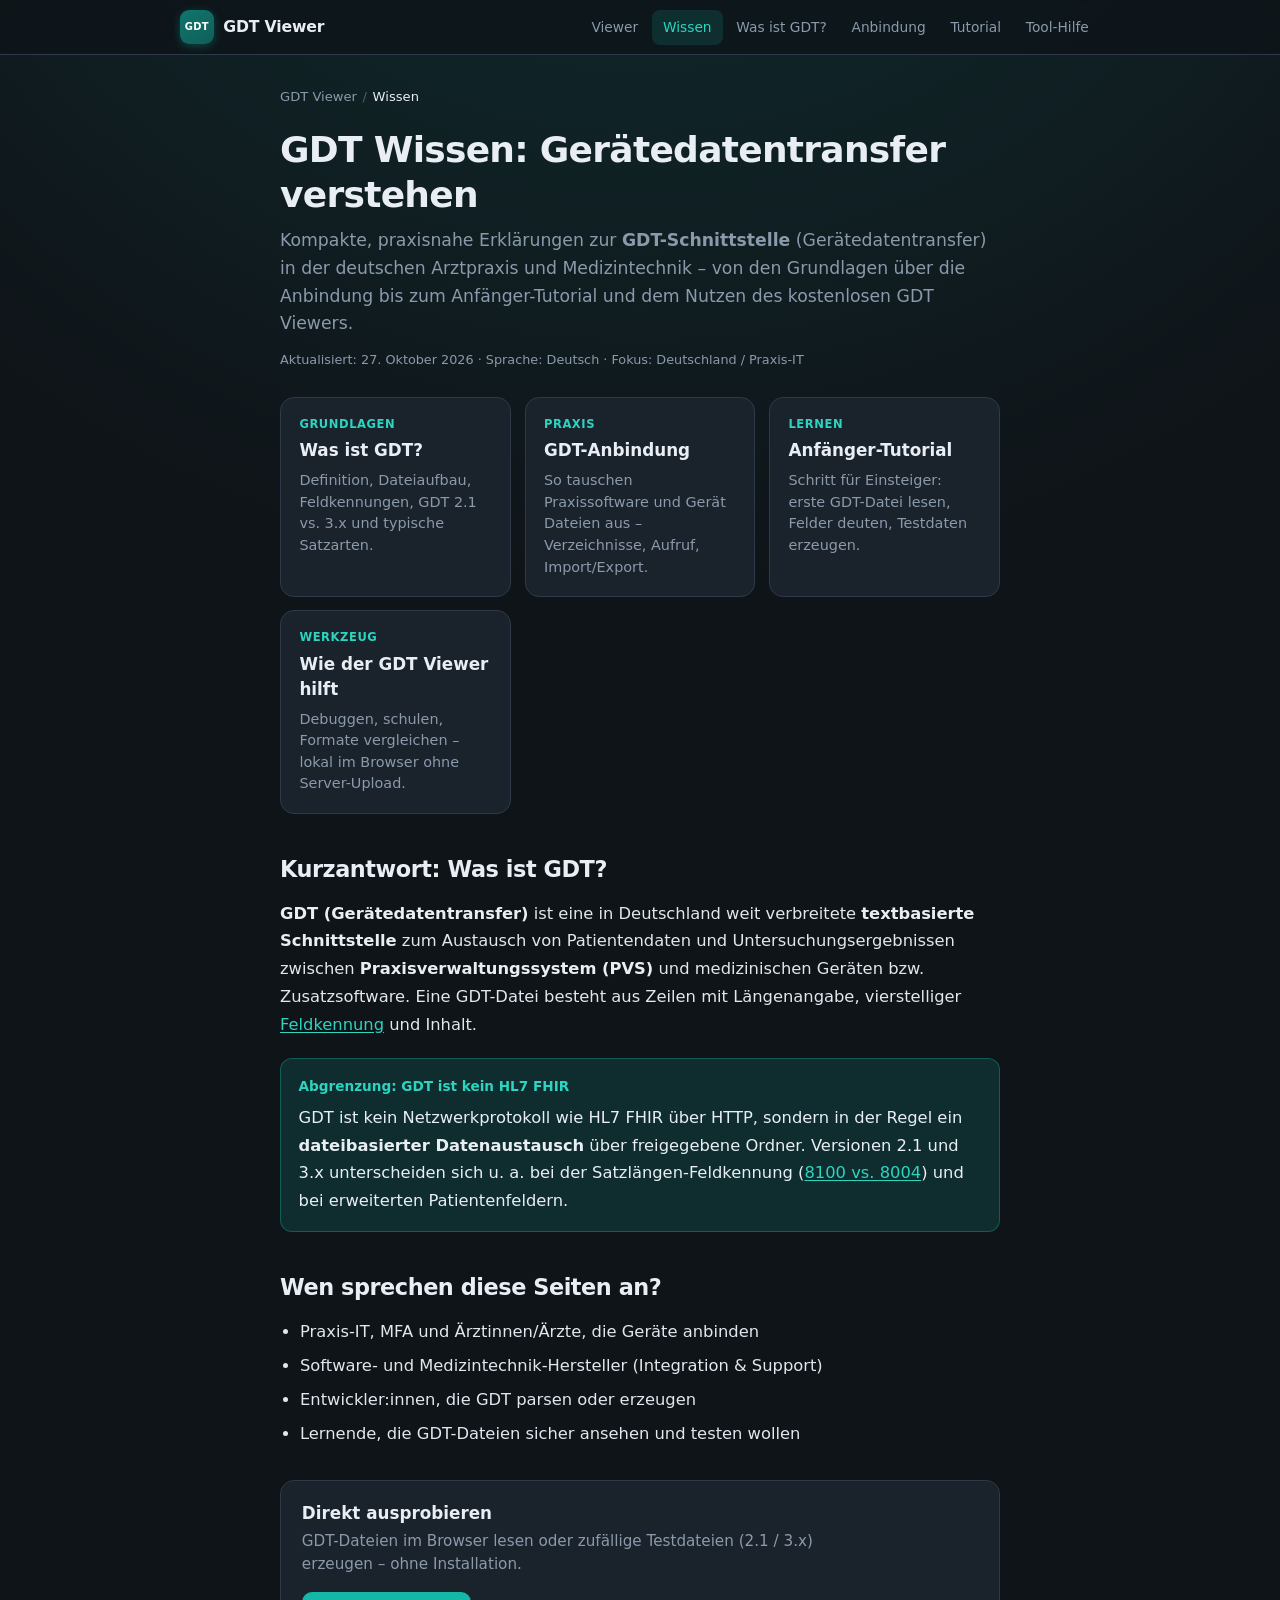
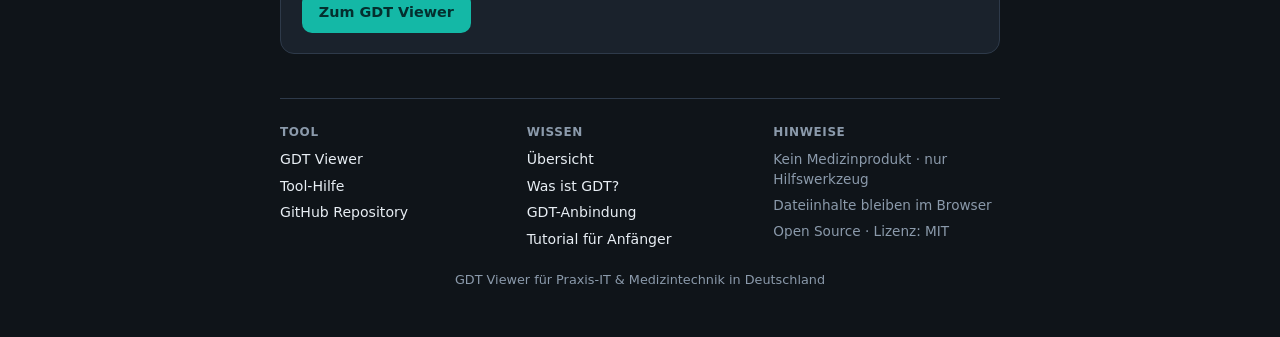
==== commit 4fad366c: "Barrierefreiheit & Typografie der Wissen-Seiten - Tabellen in scrollbarem, per Tastatur erreichbarem" ====
--- a/wissen/index.html
+++ b/wissen/index.html
@@ -8,6 +8,7 @@
   <meta name="description" content="GDT (Gerätedatentransfer) lernen: was die Schnittstelle ist, wie die Anbindung an die Praxissoftware funktioniert, Tutorial und Tool-Hilfe." />
   <meta name="robots" content="index, follow, max-image-preview:large, max-snippet:-1" />
   <meta name="theme-color" content="#0f1419" />
+  <link rel="manifest" href="../site.webmanifest" />
   <link rel="canonical" href="https://freimoser.github.io/gdt-viewer/wissen/" />
   <meta property="og:type" content="website" />
   <meta property="og:locale" content="de_DE" />
@@ -109,7 +110,7 @@
 }
   </script>
   <!-- seo-ld:end -->
-  <link rel="stylesheet" href="../styles.css" />
+  <link rel="stylesheet" href="../styles.css?v=862c683f" />
   <link rel="icon" href="../favicon.svg" type="image/svg+xml" />
   <link rel="icon" href="../favicon.ico" sizes="any" />
   <link rel="icon" href="../favicon-32.png" type="image/png" sizes="32x32" />
--- a/styles.css
+++ b/styles.css
@@ -102,7 +102,7 @@
 
 h1 {
   margin: 0;
-  font-size: 1.6rem;
+  font-size: 2rem;
   font-weight: 700;
   letter-spacing: -0.02em;
 }
@@ -629,7 +629,8 @@
   width: 2.1rem;
   height: 2.1rem;
   border-radius: 9px;
-  background: linear-gradient(145deg, var(--accent-hover), var(--accent) 45%, #0f766e);
+  /* Deep teal keeps the white lettering above 4.5:1 */
+  background: linear-gradient(145deg, #0f766e, #115e59);
   color: #fff;
   font-weight: 800;
   font-size: 0.62rem;
@@ -762,7 +763,7 @@
 }
 
 .hero-article h1 {
-  font-size: clamp(1.55rem, 3vw, 2rem);
+  font-size: clamp(1.75rem, 4vw, 2.25rem);
   line-height: 1.25;
   margin-bottom: 0.65rem;
 }
@@ -786,15 +787,15 @@
 }
 
 .prose h2 {
-  margin: 2rem 0 0.75rem;
-  font-size: 1.28rem;
+  margin: 2.25rem 0 0.75rem;
+  font-size: 1.4rem;
   letter-spacing: -0.02em;
   scroll-margin-top: 1rem;
 }
 
 .prose h3 {
   margin: 1.5rem 0 0.5rem;
-  font-size: 1.08rem;
+  font-size: 1.12rem;
 }
 
 .prose p {
@@ -1009,15 +1010,23 @@
   font-size: 1.05rem;
 }
 
-.prose table {
-  width: 100%;
+/* Tables scroll inside their own frame on narrow screens instead of widening the page */
+.table-scroll {
   margin: 0 0 1.15rem;
-  font-size: 0.9rem;
+  overflow-x: auto;
   background: var(--bg-elevated);
   border: 1px solid var(--border);
   border-radius: 12px;
-  overflow: hidden;
+}
+
+.prose table {
+  width: 100%;
+  font-size: 0.9rem;
   border-collapse: collapse;
+}
+
+.prose tbody tr:last-child td {
+  border-bottom: none;
 }
 
 .prose th,
@@ -1043,7 +1052,8 @@
 
 .related h2 {
   margin: 0 0 0.85rem;
-  font-size: 1.05rem;
+  font-size: 1.3rem;
+  letter-spacing: -0.01em;
 }
 
 .header-top {
@@ -1107,7 +1117,7 @@
   }
 
   h1 {
-    font-size: 1.4rem;
+    font-size: 1.6rem;
   }
 
   .btn {
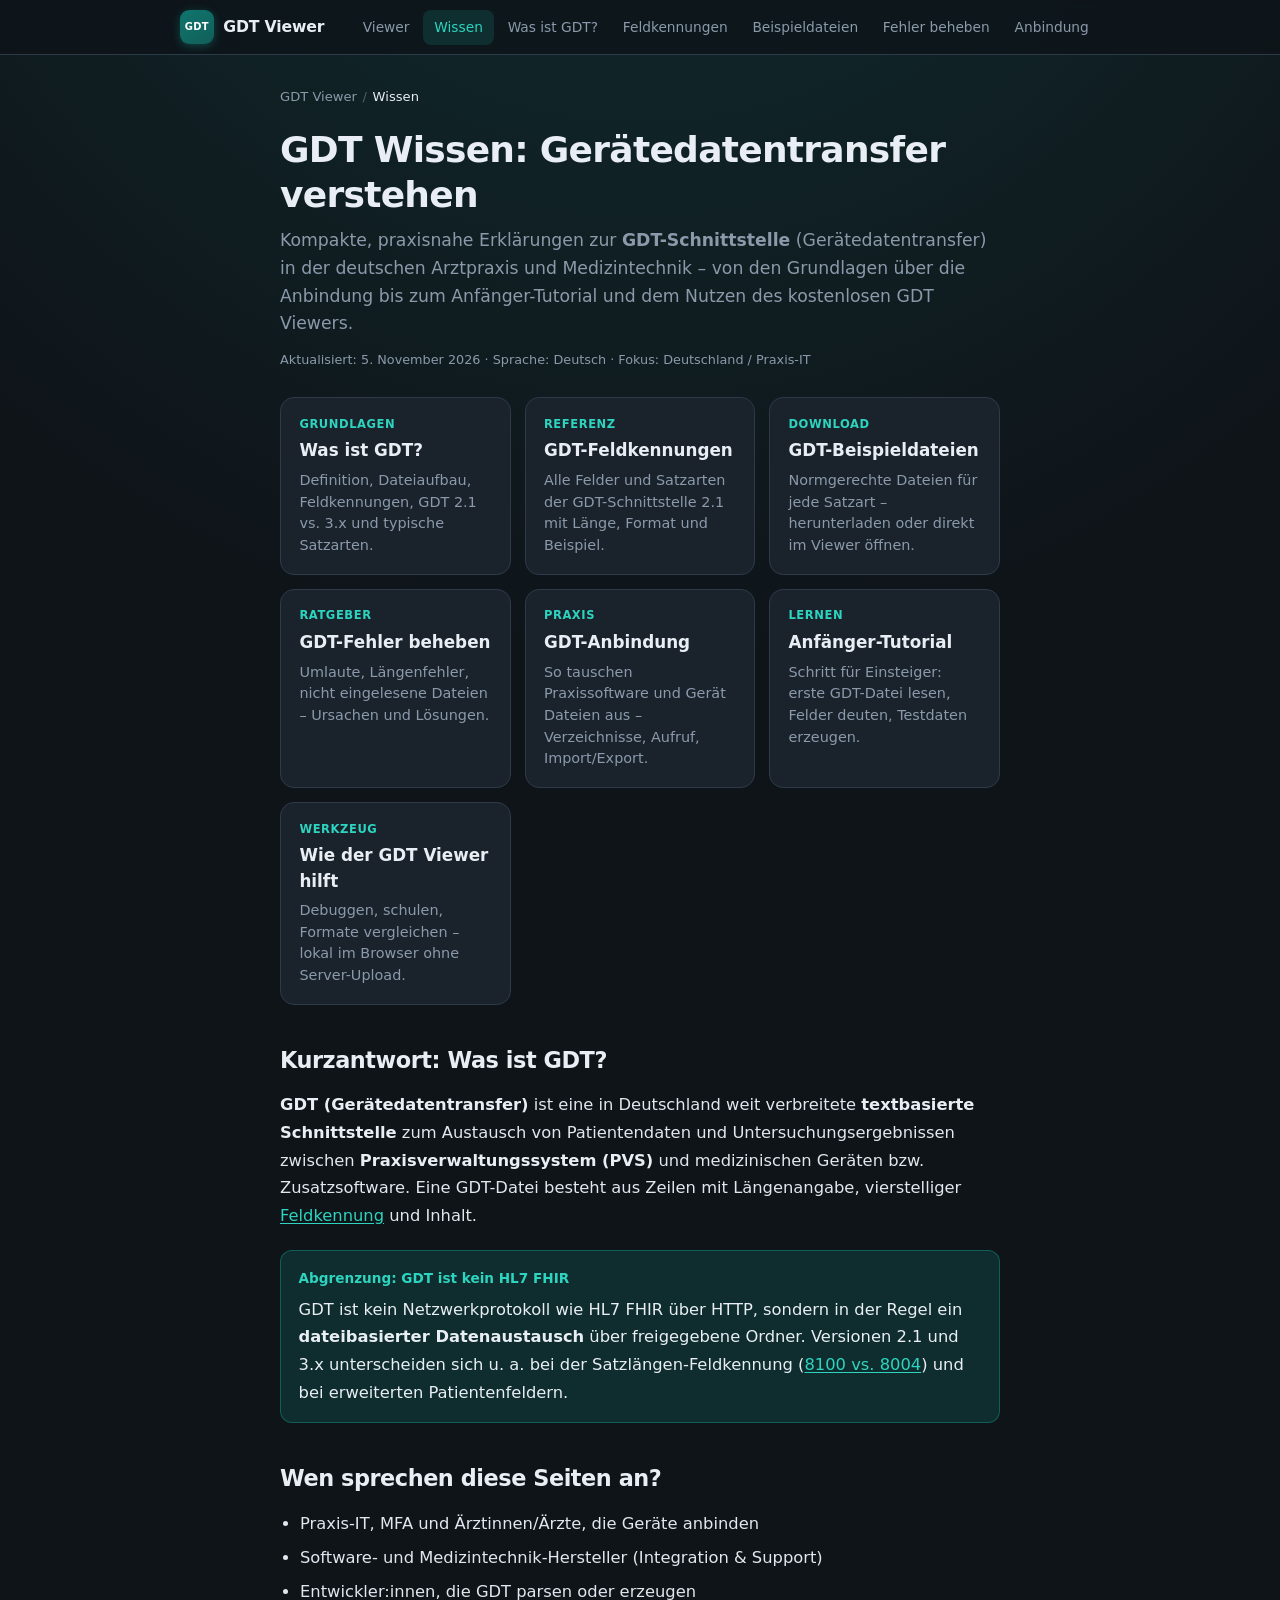
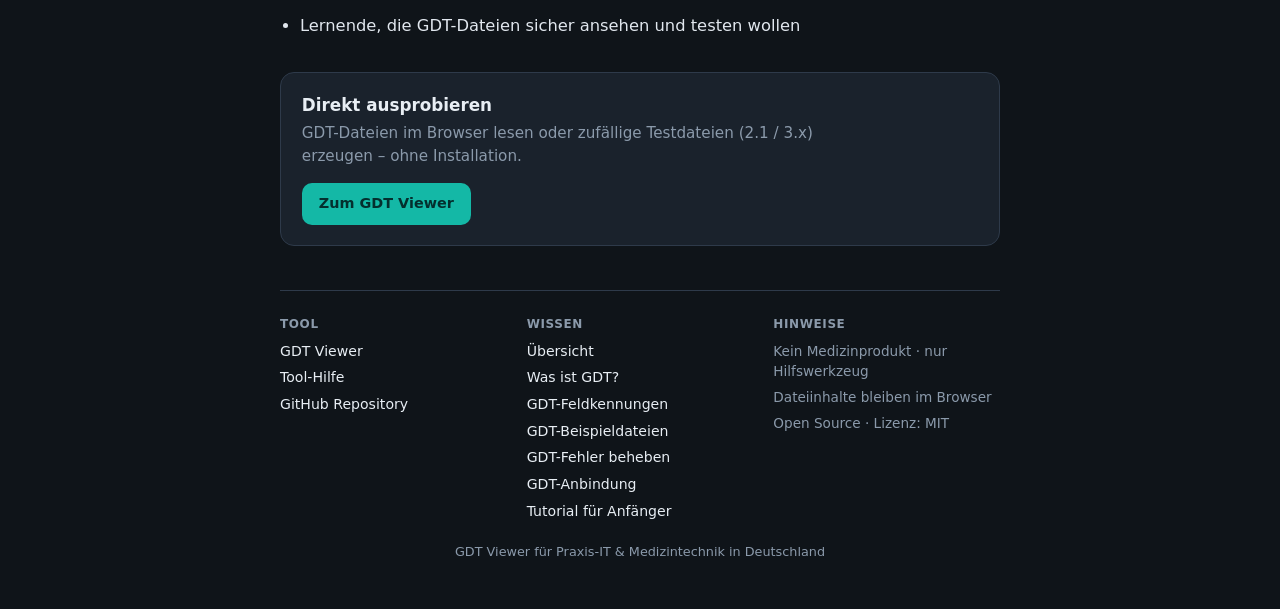
==== commit 7f141d3b: "Neue Inhalte: Feldkennungen, Beispieldateien, Fehler-Ratgeber - Feldkennungen: alle Felder und Satza" ====
--- a/wissen/index.html
+++ b/wissen/index.html
@@ -4,7 +4,7 @@
   <meta charset="UTF-8" />
   <meta name="viewport" content="width=device-width, initial-scale=1" />
   <!-- seo:start -->
-  <title>GDT Wissen: Gerätedatentransfer verstehen | GDT Viewer</title>
+  <title>GDT Wissen: die GDT-Schnittstelle verstehen | GDT Viewer</title>
   <meta name="description" content="GDT (Gerätedatentransfer) lernen: was die Schnittstelle ist, wie die Anbindung an die Praxissoftware funktioniert, Tutorial und Tool-Hilfe." />
   <meta name="robots" content="index, follow, max-image-preview:large, max-snippet:-1" />
   <meta name="theme-color" content="#0f1419" />
@@ -62,7 +62,7 @@
       "@type": "CollectionPage",
       "@id": "https://freimoser.github.io/gdt-viewer/wissen/#webpage",
       "url": "https://freimoser.github.io/gdt-viewer/wissen/",
-      "name": "GDT Wissen: Gerätedatentransfer verstehen | GDT Viewer",
+      "name": "GDT Wissen: die GDT-Schnittstelle verstehen | GDT Viewer",
       "description": "GDT (Gerätedatentransfer) lernen: was die Schnittstelle ist, wie die Anbindung an die Praxissoftware funktioniert, Tutorial und Tool-Hilfe.",
       "inLanguage": "de-DE",
       "isPartOf": {
@@ -75,7 +75,7 @@
         "height": 630
       },
       "datePublished": "2026-07-20",
-      "dateModified": "2026-10-27",
+      "dateModified": "2026-11-05",
       "about": {
         "@type": "Thing",
         "name": "Gerätedatentransfer",
@@ -110,7 +110,7 @@
 }
   </script>
   <!-- seo-ld:end -->
-  <link rel="stylesheet" href="../styles.css?v=862c683f" />
+  <link rel="stylesheet" href="../styles.css?v=03605964" />
   <link rel="icon" href="../favicon.svg" type="image/svg+xml" />
   <link rel="icon" href="../favicon.ico" sizes="any" />
   <link rel="icon" href="../favicon-32.png" type="image/png" sizes="32x32" />
@@ -129,9 +129,10 @@
         <a href="../">Viewer</a>
         <a href="./" aria-current="page">Wissen</a>
         <a href="was-ist-gdt.html">Was ist GDT?</a>
+        <a href="feldkennungen.html">Feldkennungen</a>
+        <a href="beispieldateien.html">Beispieldateien</a>
+        <a href="fehler.html">Fehler beheben</a>
         <a href="anbindung.html">Anbindung</a>
-        <a href="tutorial.html">Tutorial</a>
-        <a href="tool.html">Tool-Hilfe</a>
       </nav>
     </div>
   </header>
@@ -164,7 +165,7 @@
         in der deutschen Arztpraxis und Medizintechnik – von den Grundlagen über die Anbindung
         bis zum Anfänger-Tutorial und dem Nutzen des kostenlosen GDT Viewers.
       </p>
-      <p class="meta-line">Aktualisiert: 27. Oktober 2026 · Sprache: Deutsch · Fokus: Deutschland / Praxis-IT</p>
+      <p class="meta-line">Aktualisiert: 5. November 2026 · Sprache: Deutsch · Fokus: Deutschland / Praxis-IT</p>
     </header>
 
     <section class="card-grid" aria-label="Themen">
@@ -172,6 +173,21 @@
         <span class="card-kicker">Grundlagen</span>
         <h2>Was ist GDT?</h2>
         <p>Definition, Dateiaufbau, Feldkennungen, GDT 2.1 vs. 3.x und typische Satzarten.</p>
+      </a>
+      <a class="card-link" href="feldkennungen.html">
+        <span class="card-kicker">Referenz</span>
+        <h2>GDT-Feldkennungen</h2>
+        <p>Alle Felder und Satzarten der GDT-Schnittstelle 2.1 mit Länge, Format und Beispiel.</p>
+      </a>
+      <a class="card-link" href="beispieldateien.html">
+        <span class="card-kicker">Download</span>
+        <h2>GDT-Beispieldateien</h2>
+        <p>Normgerechte Dateien für jede Satzart – herunterladen oder direkt im Viewer öffnen.</p>
+      </a>
+      <a class="card-link" href="fehler.html">
+        <span class="card-kicker">Ratgeber</span>
+        <h2>GDT-Fehler beheben</h2>
+        <p>Umlaute, Längenfehler, nicht eingelesene Dateien – Ursachen und Lösungen.</p>
       </a>
       <a class="card-link" href="anbindung.html">
         <span class="card-kicker">Praxis</span>
@@ -245,6 +261,9 @@
           <ul>
             <li><a href="./">Übersicht</a></li>
             <li><a href="was-ist-gdt.html">Was ist GDT?</a></li>
+            <li><a href="feldkennungen.html">GDT-Feldkennungen</a></li>
+            <li><a href="beispieldateien.html">GDT-Beispieldateien</a></li>
+            <li><a href="fehler.html">GDT-Fehler beheben</a></li>
             <li><a href="anbindung.html">GDT-Anbindung</a></li>
             <li><a href="tutorial.html">Tutorial für Anfänger</a></li>
           </ul>
--- a/styles.css
+++ b/styles.css
@@ -10,6 +10,8 @@
   --accent-hover: #2dd4bf;
   --danger: #f87171;
   --danger-bg: rgba(248, 113, 113, 0.12);
+  --warning: #fbbf24;
+  --warning-bg: rgba(251, 191, 36, 0.12);
   --radius: 14px;
   --shadow: 0 12px 40px rgba(0, 0, 0, 0.35);
   --font: "Segoe UI", system-ui, -apple-system, sans-serif;
@@ -417,6 +419,144 @@
   word-break: break-word;
 }
 
+/* Validation result: state colours the frame, each issue links to its table row */
+.validation {
+  margin-bottom: 1rem;
+  padding: 1rem 1.1rem;
+  background: var(--bg-elevated);
+  border: 1px solid var(--border);
+  border-radius: var(--radius);
+}
+
+.validation[data-state="ok"] {
+  border-color: color-mix(in srgb, var(--accent) 45%, transparent);
+}
+
+.validation[data-state="warning"] {
+  border-color: color-mix(in srgb, var(--warning) 45%, transparent);
+}
+
+.validation[data-state="error"] {
+  border-color: color-mix(in srgb, var(--danger) 45%, transparent);
+}
+
+.validation-title {
+  display: flex;
+  align-items: center;
+  gap: 0.55rem;
+  margin: 0;
+  font-size: 1rem;
+  font-weight: 650;
+}
+
+.validation-title::before {
+  content: "";
+  flex: none;
+  width: 0.6rem;
+  height: 0.6rem;
+  border-radius: 50%;
+  background: var(--accent);
+}
+
+.validation[data-state="warning"] .validation-title::before {
+  background: var(--warning);
+}
+
+.validation[data-state="error"] .validation-title::before {
+  background: var(--danger);
+}
+
+.validation-list {
+  display: grid;
+  gap: 0.4rem;
+  margin: 0.85rem 0 0;
+  padding: 0;
+  list-style: none;
+  font-size: 0.88rem;
+}
+
+.issue {
+  display: grid;
+  grid-template-columns: 5.5rem 9rem 1fr;
+  gap: 0.75rem;
+  align-items: baseline;
+  padding: 0.45rem 0.65rem;
+  border-radius: 8px;
+  background: var(--bg-soft);
+}
+
+.issue-level {
+  font-size: 0.72rem;
+  font-weight: 700;
+  text-transform: uppercase;
+  letter-spacing: 0.05em;
+}
+
+.issue-error .issue-level {
+  color: var(--danger);
+}
+
+.issue-warning .issue-level {
+  color: var(--warning);
+}
+
+.issue-info .issue-level {
+  color: var(--muted);
+}
+
+.issue-where {
+  color: var(--muted);
+  font-variant-numeric: tabular-nums;
+}
+
+.issue-where a {
+  color: var(--accent-hover);
+  text-underline-offset: 2px;
+}
+
+.validation-note {
+  margin: 0.85rem 0 0;
+  font-size: 0.8rem;
+}
+
+.validation-note a {
+  color: var(--accent-hover);
+}
+
+tbody tr.row-error {
+  background: var(--danger-bg);
+}
+
+tbody tr.row-warning {
+  background: var(--warning-bg);
+}
+
+tbody tr:focus {
+  outline: 2px solid var(--accent-hover);
+  outline-offset: -2px;
+}
+
+.row-flag {
+  display: block;
+  margin-top: 0.15rem;
+  font-size: 0.68rem;
+  font-weight: 700;
+  text-transform: uppercase;
+  letter-spacing: 0.04em;
+}
+
+.row-flag-error {
+  color: var(--danger);
+}
+
+.row-flag-warning {
+  color: var(--warning);
+}
+
+.row-flag-info {
+  color: var(--muted);
+}
+
 .results {
   background: var(--bg-elevated);
   border: 1px solid var(--border);
@@ -1044,6 +1184,23 @@
   letter-spacing: 0.04em;
 }
 
+/* Download / open buttons under each sample file */
+.prose .sample-actions {
+  display: flex;
+  flex-wrap: wrap;
+  gap: 0.5rem;
+  margin: 0 0 1.75rem;
+}
+
+.prose .sample-actions a {
+  color: inherit;
+  text-decoration: none;
+}
+
+.prose .sample-actions .btn-secondary {
+  color: var(--accent-hover);
+}
+
 .related {
   margin-top: 2.5rem;
   padding-top: 1.5rem;
@@ -1219,4 +1376,18 @@
   .cell-prefix {
     display: inline;
   }
-}
+
+  .issue {
+    grid-template-columns: auto 1fr;
+    gap: 0.2rem 0.6rem;
+  }
+
+  .issue-text {
+    grid-column: 1 / -1;
+  }
+
+  .row-flag {
+    display: inline;
+    margin: 0 0 0 0.35rem;
+  }
+}
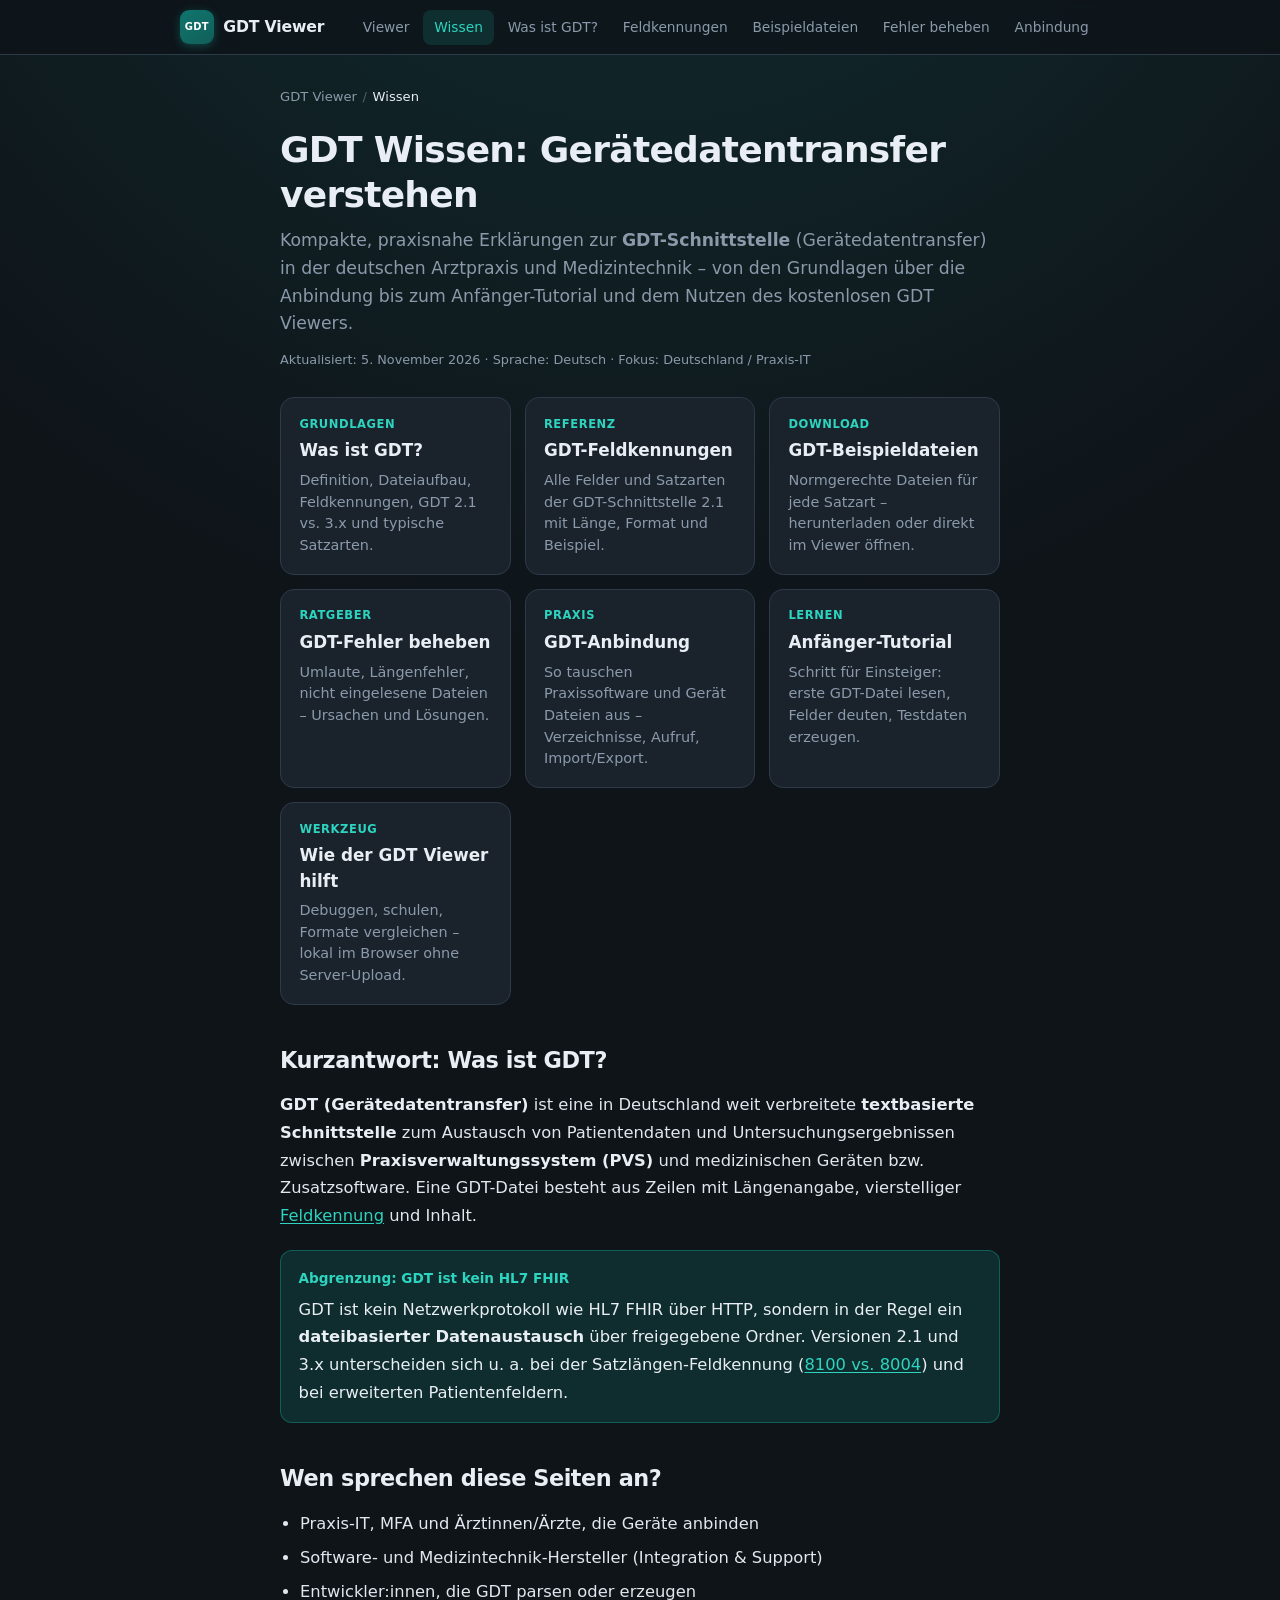
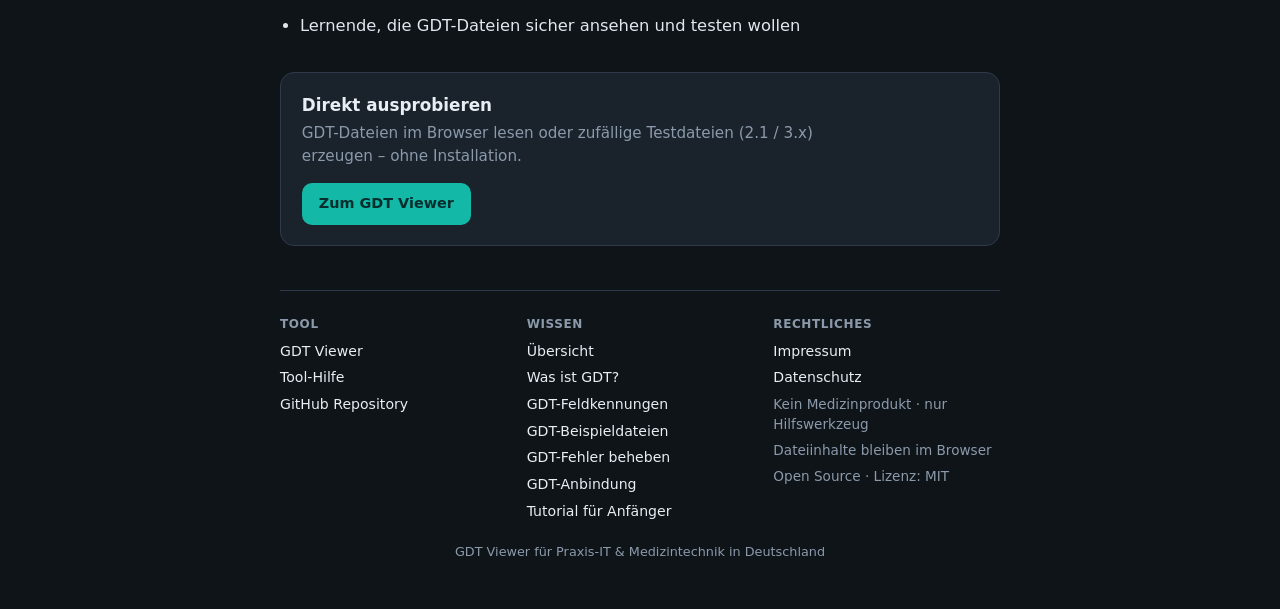
==== commit 0e6a5a2f: "Add Datenschutz page and footer legal links New datenschutz.html aligned with other medical viewers:" ====
--- a/wissen/index.html
+++ b/wissen/index.html
@@ -269,8 +269,10 @@
           </ul>
         </div>
         <div>
-          <h2>Hinweise</h2>
+          <h2>Rechtliches</h2>
           <ul>
+            <li><a href="https://freimoser.de/impressum/">Impressum</a></li>
+            <li><a href="../datenschutz.html">Datenschutz</a></li>
             <li>Kein Medizinprodukt · nur Hilfswerkzeug</li>
             <li>Dateiinhalte bleiben im Browser</li>
             <li>Open Source · Lizenz: MIT</li>
